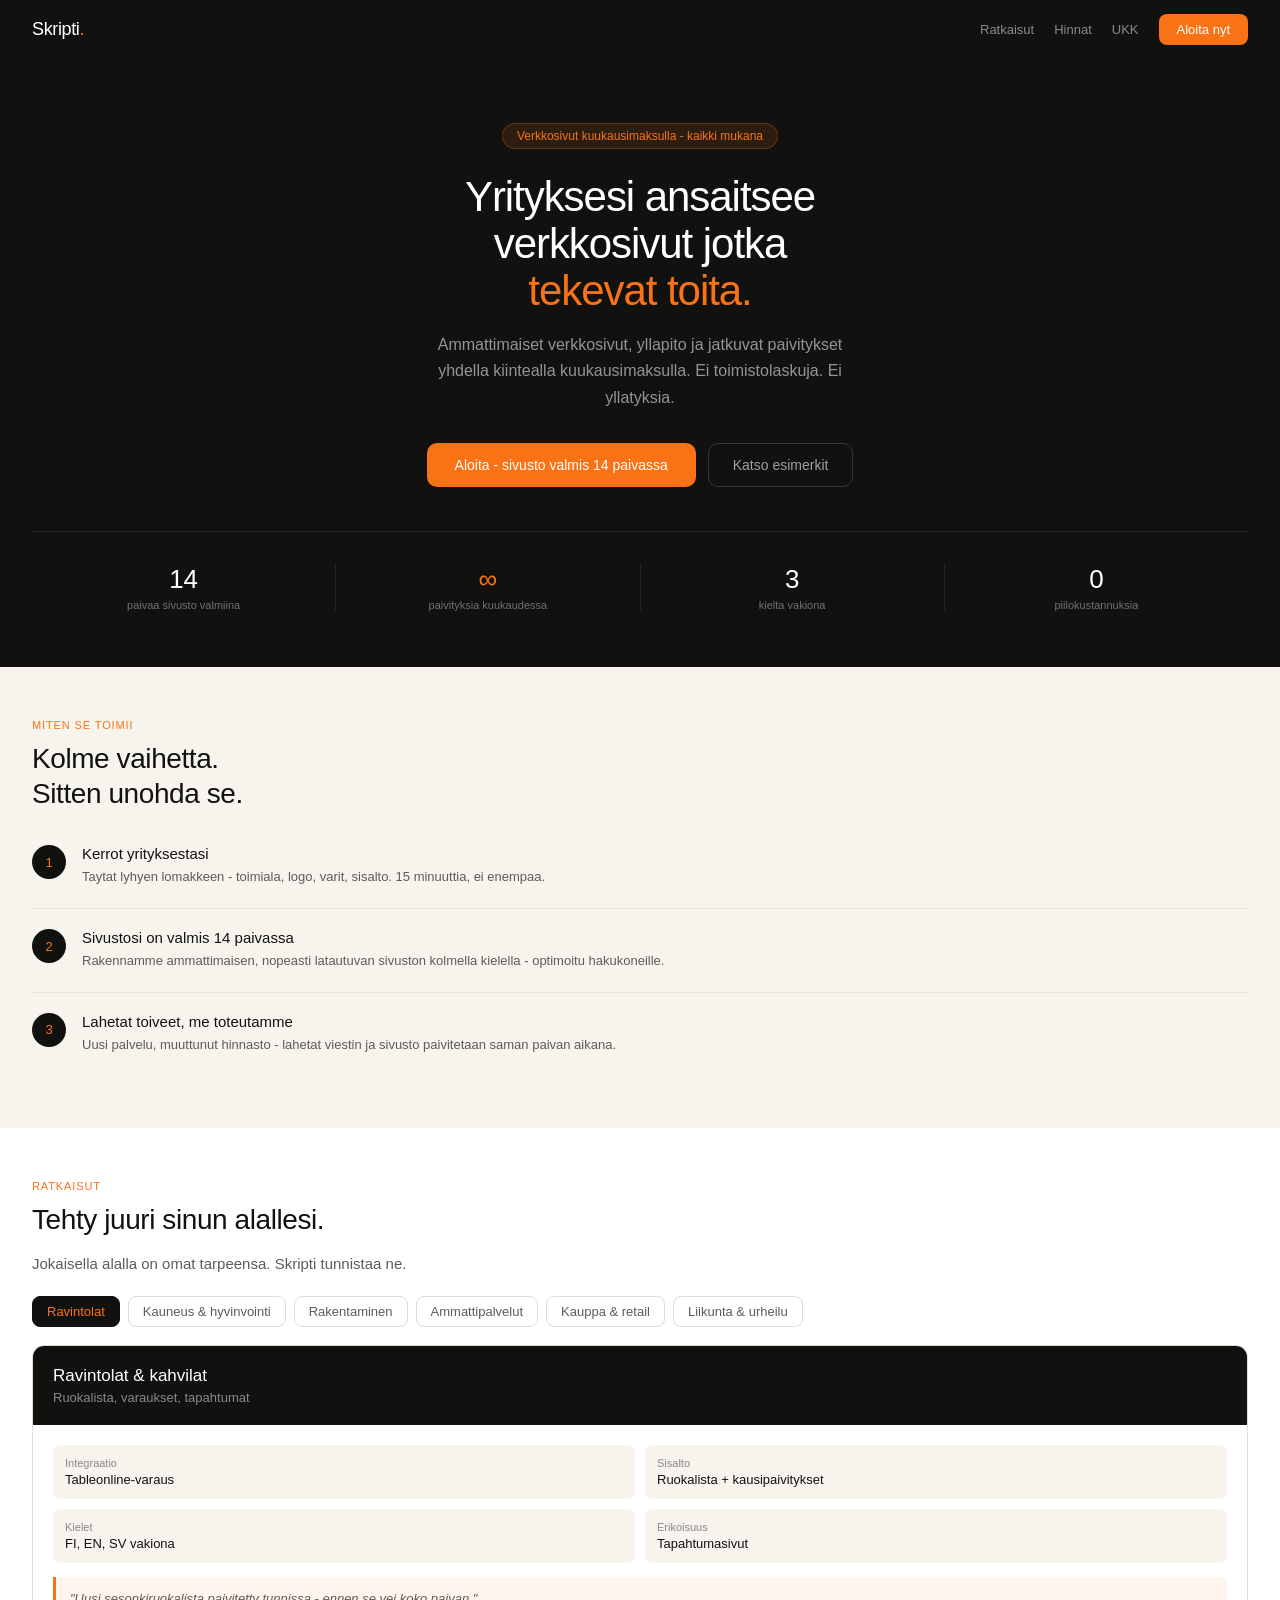
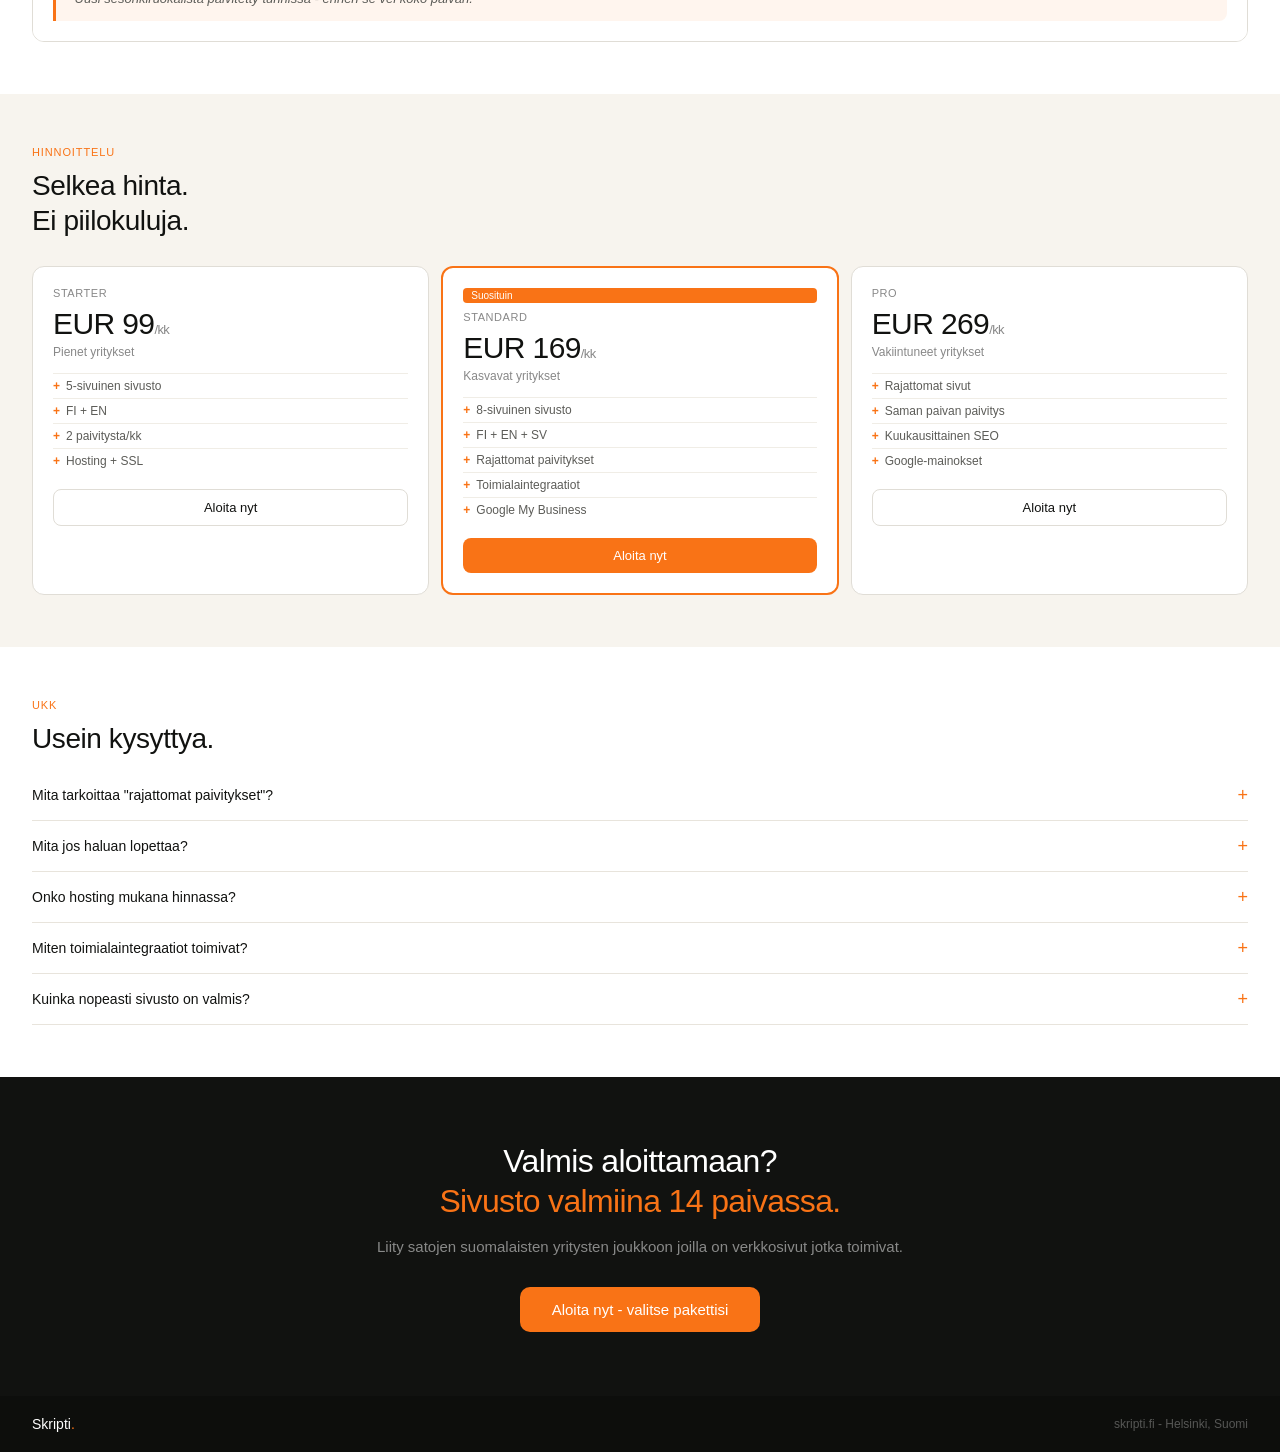
==== index.html @ 5af6a09e "Set up production-ready Skripti landing site Split the landing page into structured assets, add lead" ====
<!doctype html>
<html lang="fi">
<head>
  <meta charset="utf-8">
  <meta name="viewport" content="width=device-width, initial-scale=1">
  <title>Skripti - Verkkosivut kuukausimaksulla</title>
  <meta name="description" content="Ammattimaiset verkkosivut, yllapito ja jatkuvat paivitykset yhdella kiintealla kuukausimaksulla ilman yllatyksia.">
  <meta name="robots" content="index,follow">
  <meta property="og:type" content="website">
  <meta property="og:title" content="Skripti - Verkkosivut kuukausimaksulla">
  <meta property="og:description" content="Sivusto valmiina 14 paivassa. Hosting, yllapito ja paivitykset samalla kuukausihinnalla.">
  <meta property="og:image" content="/assets/social-preview.svg">
  <meta property="og:url" content="https://skripti.fi/">
  <meta name="twitter:card" content="summary_large_image">
  <meta name="twitter:title" content="Skripti - Verkkosivut kuukausimaksulla">
  <meta name="twitter:description" content="Sivusto valmiina 14 paivassa. Hosting, yllapito ja paivitykset samalla kuukausihinnalla.">
  <meta name="twitter:image" content="/assets/social-preview.svg">
  <link rel="canonical" href="https://skripti.fi/">
  <link rel="icon" href="/assets/favicon.svg" type="image/svg+xml">
  <link rel="stylesheet" href="./styles.css">
  <script defer src="./main.js"></script>
</head>
<body>
  <div class="page" id="app">
    <header class="nav" aria-label="Paavalikko">
      <div class="nav-logo">Skripti<span>.</span></div>
      <div class="nav-links">
        <button class="nav-link" type="button" onclick="scrollToSection('solutions')">Ratkaisut</button>
        <button class="nav-link" type="button" onclick="scrollToSection('pricing')">Hinnat</button>
        <button class="nav-link" type="button" onclick="scrollToSection('faq')">UKK</button>
        <button class="nav-cta" type="button" onclick="openModal()">Aloita nyt</button>
      </div>
    </header>

    <main>
      <section class="hero" aria-labelledby="hero-heading">
        <div class="hero-badge">Verkkosivut kuukausimaksulla - kaikki mukana</div>
        <h1 id="hero-heading">Yrityksesi ansaitsee<br>verkkosivut jotka<br><em>tekevat toita.</em></h1>
        <p>Ammattimaiset verkkosivut, yllapito ja jatkuvat paivitykset yhdella kiintealla kuukausimaksulla. Ei toimistolaskuja. Ei yllatyksia.</p>
        <div class="hero-cta-group">
          <button class="btn-primary" type="button" onclick="openModal()">Aloita - sivusto valmis 14 paivassa</button>
          <button class="btn-secondary" type="button" onclick="scrollToSection('solutions')">Katso esimerkit</button>
        </div>
        <div class="hero-stats">
          <div class="stat"><div class="stat-num">14</div><div class="stat-label">paivaa sivusto valmiina</div></div>
          <div class="stat"><div class="stat-num orange">∞</div><div class="stat-label">paivityksia kuukaudessa</div></div>
          <div class="stat"><div class="stat-num">3</div><div class="stat-label">kielta vakiona</div></div>
          <div class="stat"><div class="stat-num">0</div><div class="stat-label">piilokustannuksia</div></div>
        </div>
      </section>

      <section class="section alt" aria-labelledby="how-heading">
        <div class="section-label">Miten se toimii</div>
        <h2 id="how-heading">Kolme vaihetta.<br>Sitten unohda se.</h2>
        <div>
          <div class="step"><div class="step-num">1</div><div><h3>Kerrot yrityksestasi</h3><p>Taytat lyhyen lomakkeen - toimiala, logo, varit, sisalto. 15 minuuttia, ei enempaa.</p></div></div>
          <div class="step"><div class="step-num">2</div><div><h3>Sivustosi on valmis 14 paivassa</h3><p>Rakennamme ammattimaisen, nopeasti latautuvan sivuston kolmella kielella - optimoitu hakukoneille.</p></div></div>
          <div class="step"><div class="step-num">3</div><div><h3>Lahetat toiveet, me toteutamme</h3><p>Uusi palvelu, muuttunut hinnasto - lahetat viestin ja sivusto paivitetaan saman paivan aikana.</p></div></div>
        </div>
      </section>

      <section class="section" id="solutions" aria-labelledby="solutions-heading">
        <div class="section-label">Ratkaisut</div>
        <h2 id="solutions-heading">Tehty juuri sinun alallesi.</h2>
        <p class="body">Jokaisella alalla on omat tarpeensa. Skripti tunnistaa ne.</p>
        <div class="tabs" id="sol-tabs"></div>
        <div class="sol-panel" id="sol-panel"></div>
      </section>

      <section class="section alt" id="pricing" aria-labelledby="pricing-heading">
        <div class="section-label">Hinnoittelu</div>
        <h2 id="pricing-heading">Selkea hinta.<br>Ei piilokuluja.</h2>
        <div class="pricing-grid">
          <article class="pc">
            <div class="pc-tier">Starter</div>
            <div class="pc-price">EUR 99<span>/kk</span></div>
            <div class="pc-desc">Pienet yritykset</div>
            <div class="pc-feat"><span class="ok">+</span>5-sivuinen sivusto</div>
            <div class="pc-feat"><span class="ok">+</span>FI + EN</div>
            <div class="pc-feat"><span class="ok">+</span>2 paivitysta/kk</div>
            <div class="pc-feat"><span class="ok">+</span>Hosting + SSL</div>
            <button class="pc-cta-outline" type="button" onclick="openModal('starter')">Aloita nyt</button>
          </article>
          <article class="pc featured">
            <div class="pc-badge">Suosituin</div>
            <div class="pc-tier">Standard</div>
            <div class="pc-price">EUR 169<span>/kk</span></div>
            <div class="pc-desc">Kasvavat yritykset</div>
            <div class="pc-feat"><span class="ok">+</span>8-sivuinen sivusto</div>
            <div class="pc-feat"><span class="ok">+</span>FI + EN + SV</div>
            <div class="pc-feat"><span class="ok">+</span>Rajattomat paivitykset</div>
            <div class="pc-feat"><span class="ok">+</span>Toimialaintegraatiot</div>
            <div class="pc-feat"><span class="ok">+</span>Google My Business</div>
            <button class="pc-cta-filled" type="button" onclick="openModal('standard')">Aloita nyt</button>
          </article>
          <article class="pc">
            <div class="pc-tier">Pro</div>
            <div class="pc-price">EUR 269<span>/kk</span></div>
            <div class="pc-desc">Vakiintuneet yritykset</div>
            <div class="pc-feat"><span class="ok">+</span>Rajattomat sivut</div>
            <div class="pc-feat"><span class="ok">+</span>Saman paivan paivitys</div>
            <div class="pc-feat"><span class="ok">+</span>Kuukausittainen SEO</div>
            <div class="pc-feat"><span class="ok">+</span>Google-mainokset</div>
            <button class="pc-cta-outline" type="button" onclick="openModal('pro')">Aloita nyt</button>
          </article>
        </div>
      </section>

      <section class="section" id="faq" aria-labelledby="faq-heading">
        <div class="section-label">UKK</div>
        <h2 id="faq-heading">Usein kysyttya.</h2>
        <div id="faq-list"></div>
      </section>

      <section class="final-cta" aria-labelledby="cta-heading">
        <h2 id="cta-heading">Valmis aloittamaan?<br><em>Sivusto valmiina 14 paivassa.</em></h2>
        <p>Liity satojen suomalaisten yritysten joukkoon joilla on verkkosivut jotka toimivat.</p>
        <button class="btn-primary" style="font-size:15px;padding:14px 32px;" type="button" onclick="openModal()">Aloita nyt - valitse pakettisi</button>
      </section>
    </main>

    <footer class="footer">
      <div class="footer-logo">Skripti<span>.</span></div>
      <div class="footer-r">skripti.fi - Helsinki, Suomi</div>
    </footer>
  </div>

  <div class="overlay hidden" id="overlay" role="dialog" aria-modal="true" aria-hidden="true" aria-labelledby="modal-title" onclick="handleOverlayClick(event)">
    <div class="modal" id="modal">
      <div class="modal-header">
        <div class="modal-title" id="modal-title">Aloita</div>
        <button class="modal-close" type="button" aria-label="Sulje ikkuna" onclick="closeModal()">×</button>
      </div>
      <div class="modal-body" id="modal-body"></div>
    </div>
  </div>
</body>
</html>
---- styles.css ----
*{box-sizing:border-box;margin:0;padding:0;}
body{font-family:-apple-system,BlinkMacSystemFont,'Segoe UI',sans-serif;background:#fff;color:#111210;}
.page{max-width:100%;overflow-x:hidden;}

/* NAV */
.nav{display:flex;justify-content:space-between;align-items:center;padding:14px 32px;background:#111210;position:sticky;top:0;z-index:100;}
.nav-logo{font-size:18px;font-weight:500;color:#fff;letter-spacing:-0.02em;cursor:pointer;}
.nav-logo span{color:#F97316;}
.nav-links{display:flex;gap:20px;align-items:center;}
.nav-link{font-size:13px;color:rgba(255,255,255,0.5);cursor:pointer;background:none;border:none;}
.nav-link:hover{color:rgba(255,255,255,0.8);}
.nav-cta{font-size:13px;font-weight:500;color:#fff;background:#F97316;padding:8px 18px;border-radius:8px;cursor:pointer;border:none;}
.nav-cta:hover{background:#EA6A05;}

/* HERO */
.hero{background:#111210;padding:64px 32px 56px;text-align:center;}
.hero-badge{display:inline-flex;align-items:center;gap:8px;background:rgba(249,115,22,0.12);color:#F97316;font-size:12px;font-weight:500;padding:5px 14px;border-radius:20px;margin-bottom:24px;border:0.5px solid rgba(249,115,22,0.25);}
.hero h1{font-size:42px;font-weight:500;color:#fff;line-height:1.12;letter-spacing:-0.025em;margin-bottom:18px;}
.hero h1 em{color:#F97316;font-style:normal;}
.hero p{font-size:16px;color:rgba(255,255,255,0.55);line-height:1.65;max-width:440px;margin:0 auto 32px;}
.btn-primary{font-size:14px;font-weight:500;color:#fff;background:#F97316;padding:13px 28px;border-radius:10px;cursor:pointer;border:none;}
.btn-primary:hover{background:#EA6A05;}
.btn-primary:active{transform:scale(0.97);}
.btn-secondary{font-size:14px;color:rgba(255,255,255,0.6);background:transparent;padding:13px 24px;border-radius:10px;cursor:pointer;border:0.5px solid rgba(255,255,255,0.15);}
.hero-cta-group{display:flex;gap:12px;justify-content:center;flex-wrap:wrap;}
.hero-stats{display:flex;gap:0;justify-content:center;margin-top:44px;border-top:0.5px solid rgba(255,255,255,0.08);padding-top:32px;}
.stat{flex:1;text-align:center;padding:0 12px;border-right:0.5px solid rgba(255,255,255,0.08);}
.stat:last-child{border-right:none;}
.stat-num{font-size:26px;font-weight:500;color:#fff;}
.stat-num.orange{color:#F97316;}
.stat-label{font-size:11px;color:rgba(255,255,255,0.4);margin-top:4px;}

/* SECTIONS */
.section{padding:52px 32px;}
.section.alt{background:#F7F4EE;}
.section-label{font-size:11px;font-weight:500;color:#F97316;letter-spacing:0.08em;text-transform:uppercase;margin-bottom:10px;}
.section h2{font-size:28px;font-weight:500;color:#111210;line-height:1.25;margin-bottom:14px;letter-spacing:-0.015em;}
.section p.body{font-size:15px;color:#5C5C58;line-height:1.7;}

/* HOW */
.step{display:flex;gap:16px;padding:20px 0;border-bottom:0.5px solid #E8E4DC;}
.step:last-child{border-bottom:none;}
.step-num{width:34px;height:34px;min-width:34px;border-radius:50%;background:#111210;color:#F97316;font-size:13px;font-weight:500;display:flex;align-items:center;justify-content:center;}
.step h3{font-size:15px;font-weight:500;color:#111210;margin-bottom:5px;}
.step p{font-size:13px;color:#5C5C58;line-height:1.6;}

/* SOLUTIONS */
.tabs{display:flex;gap:8px;flex-wrap:wrap;margin:20px 0 18px;}
.tab{font-size:13px;padding:7px 14px;border-radius:8px;border:0.5px solid #E0DDD6;color:#5C5C58;cursor:pointer;background:#fff;}
.tab.active{background:#111210;color:#F97316;border-color:#111210;}
.sol-panel{border:0.5px solid #E0DDD6;border-radius:12px;overflow:hidden;}
.sol-header{background:#111210;padding:20px;}
.sol-header h3{font-size:17px;font-weight:500;color:#fff;margin-bottom:4px;}
.sol-header p{font-size:13px;color:rgba(255,255,255,0.5);}
.sol-body{padding:20px;background:#fff;}
.sol-feats{display:grid;grid-template-columns:1fr 1fr;gap:10px;margin-bottom:14px;}
.sol-feat{background:#F7F4EE;border-radius:8px;padding:12px;}
.sol-feat .fl{font-size:11px;color:#888;margin-bottom:3px;}
.sol-feat .fv{font-size:13px;font-weight:500;color:#111210;}
.sol-quote{background:#FFF5EE;border-left:3px solid #F97316;padding:12px 14px;border-radius:0 8px 8px 0;font-size:13px;color:#5C5C58;font-style:italic;line-height:1.5;}

/* PRICING */
.pricing-grid{display:grid;grid-template-columns:repeat(3,1fr);gap:12px;margin-top:28px;}
.pc{border:0.5px solid #E0DDD6;border-radius:12px;padding:20px;background:#fff;display:flex;flex-direction:column;}
.pc.featured{border:2px solid #F97316;}
.pc-badge{display:inline-block;font-size:10px;font-weight:500;background:#F97316;color:#fff;padding:2px 8px;border-radius:4px;margin-bottom:8px;}
.pc-tier{font-size:11px;font-weight:500;color:#888;letter-spacing:0.05em;text-transform:uppercase;margin-bottom:8px;}
.pc-price{font-size:30px;font-weight:500;color:#111210;letter-spacing:-0.02em;}
.pc-price span{font-size:13px;font-weight:400;color:#888;}
.pc-desc{font-size:12px;color:#888;margin:4px 0 14px;}
.pc-feat{font-size:12px;color:#5C5C58;padding:5px 0;border-top:0.5px solid #F0EDE6;display:flex;gap:6px;}
.pc-feat .ok{color:#F97316;font-weight:700;}
.pc-cta-outline{margin-top:auto;padding-top:14px;width:100%;padding:10px;border-radius:8px;border:0.5px solid #E0DDD6;background:transparent;color:#111210;font-size:13px;font-weight:500;cursor:pointer;margin-top:16px;}
.pc-cta-outline:hover{background:#F7F4EE;}
.pc-cta-filled{margin-top:auto;padding-top:14px;width:100%;padding:10px;border-radius:8px;border:none;background:#F97316;color:#fff;font-size:13px;font-weight:500;cursor:pointer;margin-top:16px;}
.pc-cta-filled:hover{background:#EA6A05;}

/* FAQ */
.faq-item{border-bottom:0.5px solid #E8E4DC;}
.faq-btn{width:100%;background:none;border:none;text-align:left;padding:16px 0;cursor:pointer;display:flex;justify-content:space-between;align-items:center;}
.faq-q{font-size:14px;font-weight:500;color:#111210;}
.faq-icon{color:#F97316;font-size:18px;font-weight:300;line-height:1;}
.faq-a{font-size:13px;color:#5C5C58;line-height:1.65;padding-bottom:14px;display:none;}
.faq-a.open{display:block;}

/* FINAL CTA */
.final-cta{background:#111210;padding:64px 32px;text-align:center;}
.final-cta h2{font-size:32px;font-weight:500;color:#fff;line-height:1.25;letter-spacing:-0.02em;margin-bottom:14px;}
.final-cta h2 em{color:#F97316;font-style:normal;}
.final-cta p{font-size:15px;color:rgba(255,255,255,0.5);margin-bottom:28px;line-height:1.6;}

/* FOOTER */
.footer{background:#0D0E0C;padding:20px 32px;display:flex;justify-content:space-between;align-items:center;}
.footer-logo{font-weight:500;color:#fff;font-size:14px;}
.footer-logo span{color:#F97316;}
.footer-r{font-size:12px;color:rgba(255,255,255,0.3);}

/* MODAL OVERLAY */
.overlay{position:fixed;inset:0;background:rgba(0,0,0,0.6);z-index:200;display:flex;align-items:center;justify-content:center;padding:16px;}
.overlay.hidden{display:none;}
.modal{background:#fff;border-radius:16px;width:100%;max-width:520px;overflow:hidden;max-height:90vh;overflow-y:auto;}
.modal-header{background:#111210;padding:20px 24px;display:flex;justify-content:space-between;align-items:center;}
.modal-title{font-size:16px;font-weight:500;color:#fff;}
.modal-close{background:none;border:none;color:rgba(255,255,255,0.5);font-size:20px;cursor:pointer;line-height:1;padding:0;}
.modal-close:hover{color:#fff;}
.modal-body{padding:24px;}

/* PROGRESS */
.progress-bar{display:flex;gap:6px;margin-bottom:24px;}
.pb-step{flex:1;height:3px;border-radius:2px;background:#F0EDE6;}
.pb-step.done{background:#F97316;}
.pb-step.active{background:#F97316;opacity:0.5;}
.step-title{font-size:18px;font-weight:500;color:#111210;margin-bottom:6px;letter-spacing:-0.01em;}
.step-sub{font-size:13px;color:#5C5C58;margin-bottom:20px;line-height:1.5;}

/* FORM ELEMENTS */
.form-group{margin-bottom:14px;}
.form-label{font-size:12px;font-weight:500;color:#5C5C58;margin-bottom:6px;display:block;text-transform:uppercase;letter-spacing:0.04em;}
.form-input{width:100%;padding:10px 12px;border:0.5px solid #E0DDD6;border-radius:8px;font-size:14px;color:#111210;background:#fff;outline:none;}
.form-input:focus{border-color:#F97316;box-shadow:0 0 0 3px rgba(249,115,22,0.1);}
.form-row{display:grid;grid-template-columns:1fr 1fr;gap:10px;}
.form-select{width:100%;padding:10px 12px;border:0.5px solid #E0DDD6;border-radius:8px;font-size:14px;color:#111210;background:#fff;outline:none;appearance:none;}
.form-select:focus{border-color:#F97316;box-shadow:0 0 0 3px rgba(249,115,22,0.1);}

/* INDUSTRY GRID */
.industry-grid{display:grid;grid-template-columns:1fr 1fr;gap:8px;margin-bottom:4px;}
.industry-card{border:0.5px solid #E0DDD6;border-radius:10px;padding:14px;cursor:pointer;background:#fff;}
.industry-card.selected{border:2px solid #F97316;background:#FFF5EE;}
.industry-card .ic-icon{font-size:22px;margin-bottom:6px;}
.industry-card .ic-name{font-size:13px;font-weight:500;color:#111210;}
.industry-card .ic-sub{font-size:11px;color:#888;margin-top:2px;}

/* PACKAGE CARDS */
.pkg-list{display:flex;flex-direction:column;gap:10px;}
.pkg-card{border:0.5px solid #E0DDD6;border-radius:10px;padding:14px 16px;cursor:pointer;background:#fff;display:flex;justify-content:space-between;align-items:center;}
.pkg-card.selected{border:2px solid #F97316;background:#FFF5EE;}
.pkg-left .pkg-name{font-size:14px;font-weight:500;color:#111210;}
.pkg-left .pkg-desc{font-size:12px;color:#888;margin-top:2px;}
.pkg-right .pkg-price{font-size:18px;font-weight:500;color:#111210;letter-spacing:-0.01em;}
.pkg-right .pkg-price span{font-size:12px;font-weight:400;color:#888;}
.pkg-radio{width:18px;height:18px;border-radius:50%;border:1.5px solid #E0DDD6;display:flex;align-items:center;justify-content:center;flex-shrink:0;margin-right:12px;}
.pkg-radio.checked{border-color:#F97316;background:#F97316;}
.pkg-radio.checked::after{content:'';width:6px;height:6px;border-radius:50%;background:#fff;}
.pkg-card-inner{display:flex;align-items:center;}

/* SUMMARY */
.summary-box{background:#F7F4EE;border-radius:10px;padding:16px;margin-bottom:20px;}
.summary-row{display:flex;justify-content:space-between;font-size:13px;padding:5px 0;border-bottom:0.5px solid #E8E4DC;}
.summary-row:last-child{border-bottom:none;font-weight:500;font-size:14px;padding-top:10px;}
.summary-row .sk{color:#5C5C58;}
.summary-row .sv{color:#111210;}

/* SUCCESS */
.success-icon{width:56px;height:56px;border-radius:50%;background:#F97316;display:flex;align-items:center;justify-content:center;margin:0 auto 20px;font-size:24px;}
.success-title{font-size:22px;font-weight:500;color:#111210;text-align:center;margin-bottom:8px;}
.success-sub{font-size:14px;color:#5C5C58;text-align:center;line-height:1.6;margin-bottom:20px;}
.success-steps{background:#F7F4EE;border-radius:10px;padding:16px;}
.success-step{display:flex;gap:12px;padding:8px 0;border-bottom:0.5px solid #E8E4DC;}
.success-step:last-child{border-bottom:none;}
.ss-num{width:22px;height:22px;border-radius:50%;background:#F97316;color:#fff;font-size:11px;font-weight:500;display:flex;align-items:center;justify-content:center;flex-shrink:0;}
.ss-text{font-size:13px;color:#5C5C58;}

/* MODAL NAV */
.modal-nav{display:flex;justify-content:space-between;align-items:center;margin-top:20px;padding-top:16px;border-top:0.5px solid #F0EDE6;}
.btn-back{background:none;border:0.5px solid #E0DDD6;border-radius:8px;padding:10px 18px;font-size:13px;color:#5C5C58;cursor:pointer;}
.btn-back:hover{background:#F7F4EE;}
.btn-next{background:#F97316;border:none;border-radius:8px;padding:10px 22px;font-size:13px;font-weight:500;color:#fff;cursor:pointer;}
.btn-next:hover{background:#EA6A05;}
.btn-next:disabled{background:#E0DDD6;color:#999;cursor:not-allowed;}

.btn-secondary:hover,
.nav-link:focus-visible,
.nav-cta:focus-visible,
.btn-primary:focus-visible,
.btn-secondary:focus-visible,
.pc-cta-outline:focus-visible,
.pc-cta-filled:focus-visible,
.faq-btn:focus-visible,
.btn-back:focus-visible,
.btn-next:focus-visible,
.modal-close:focus-visible{
  outline:2px solid #F97316;
  outline-offset:2px;
}

@media (max-width: 1024px){
  .pricing-grid{grid-template-columns:1fr;}
  .hero h1{font-size:36px;}
}

@media (max-width: 768px){
  .nav{padding:14px 16px;}
  .nav-links{gap:12px;}
  .hero,.section,.final-cta,.footer{padding-left:16px;padding-right:16px;}
  .hero-stats{display:grid;grid-template-columns:1fr 1fr;gap:12px;}
  .stat{border-right:none;padding:0;}
  .form-row{grid-template-columns:1fr;}
  .industry-grid{grid-template-columns:1fr;}
}
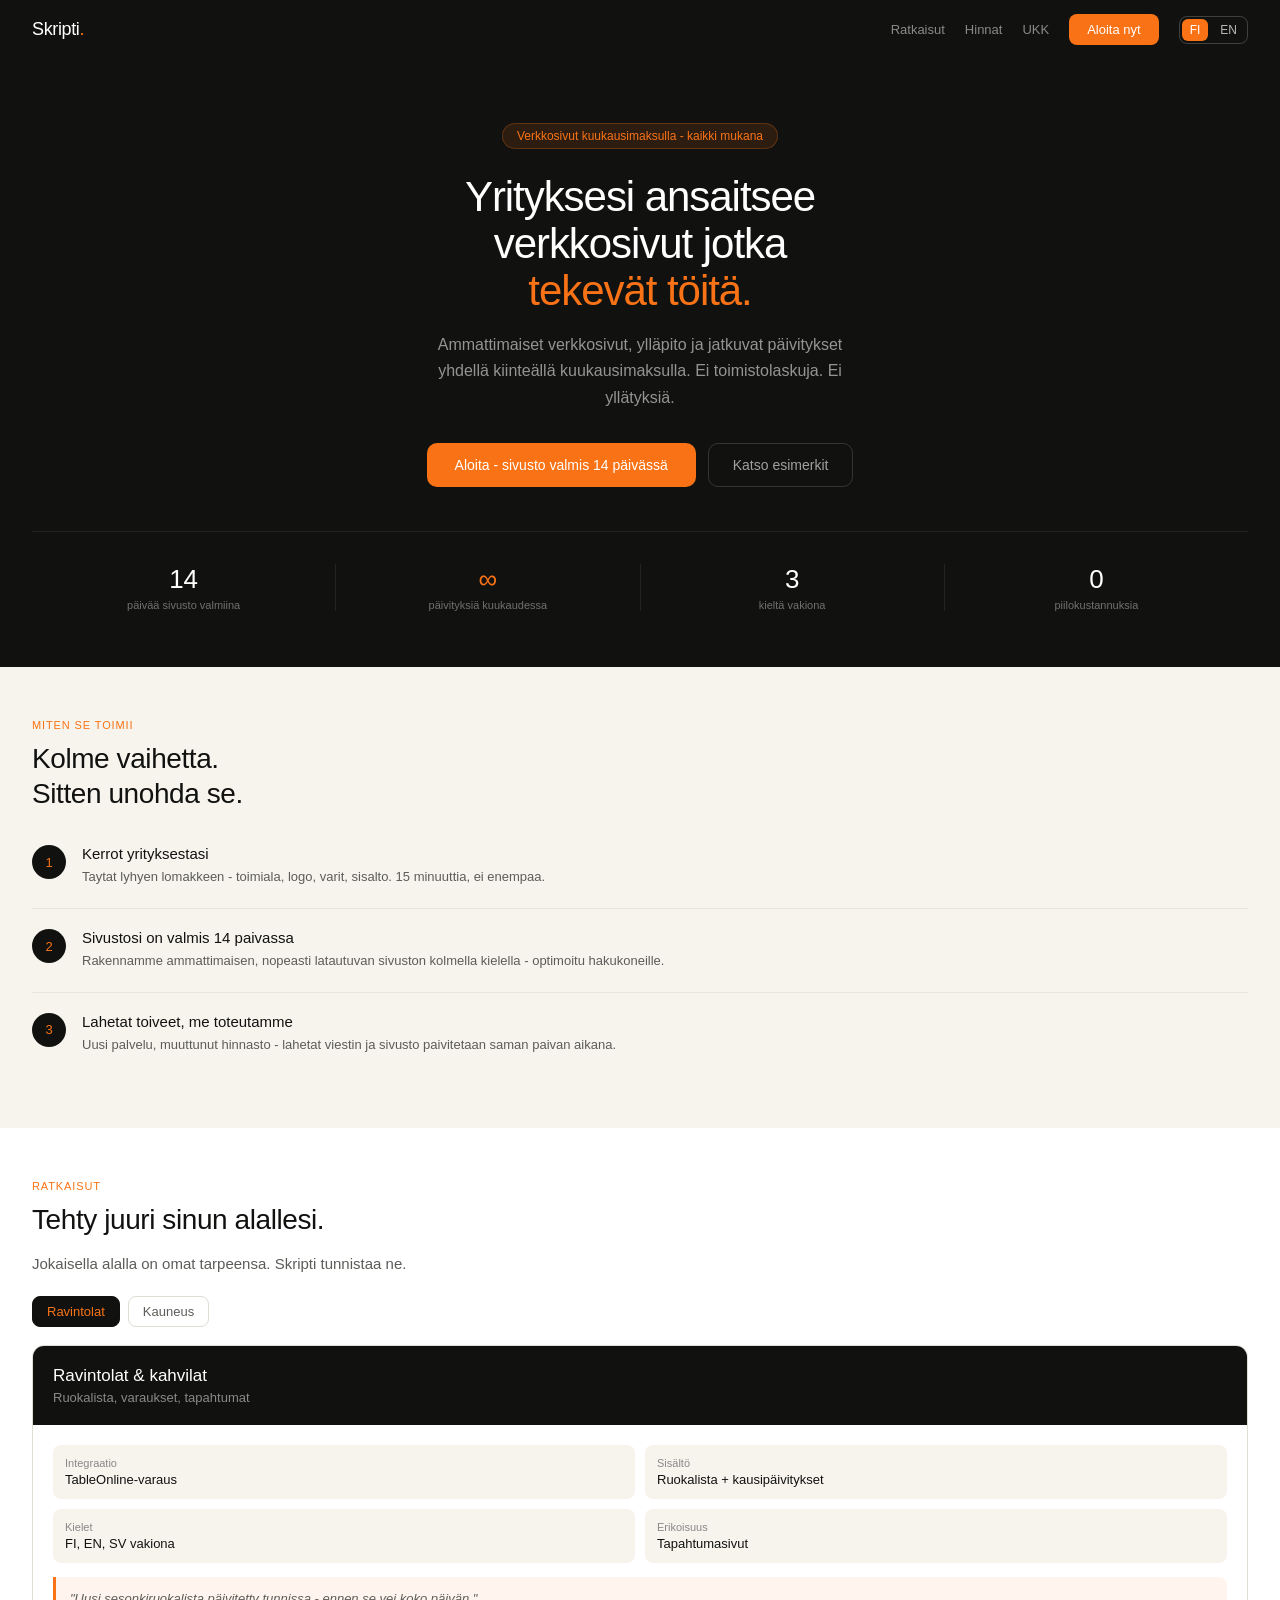
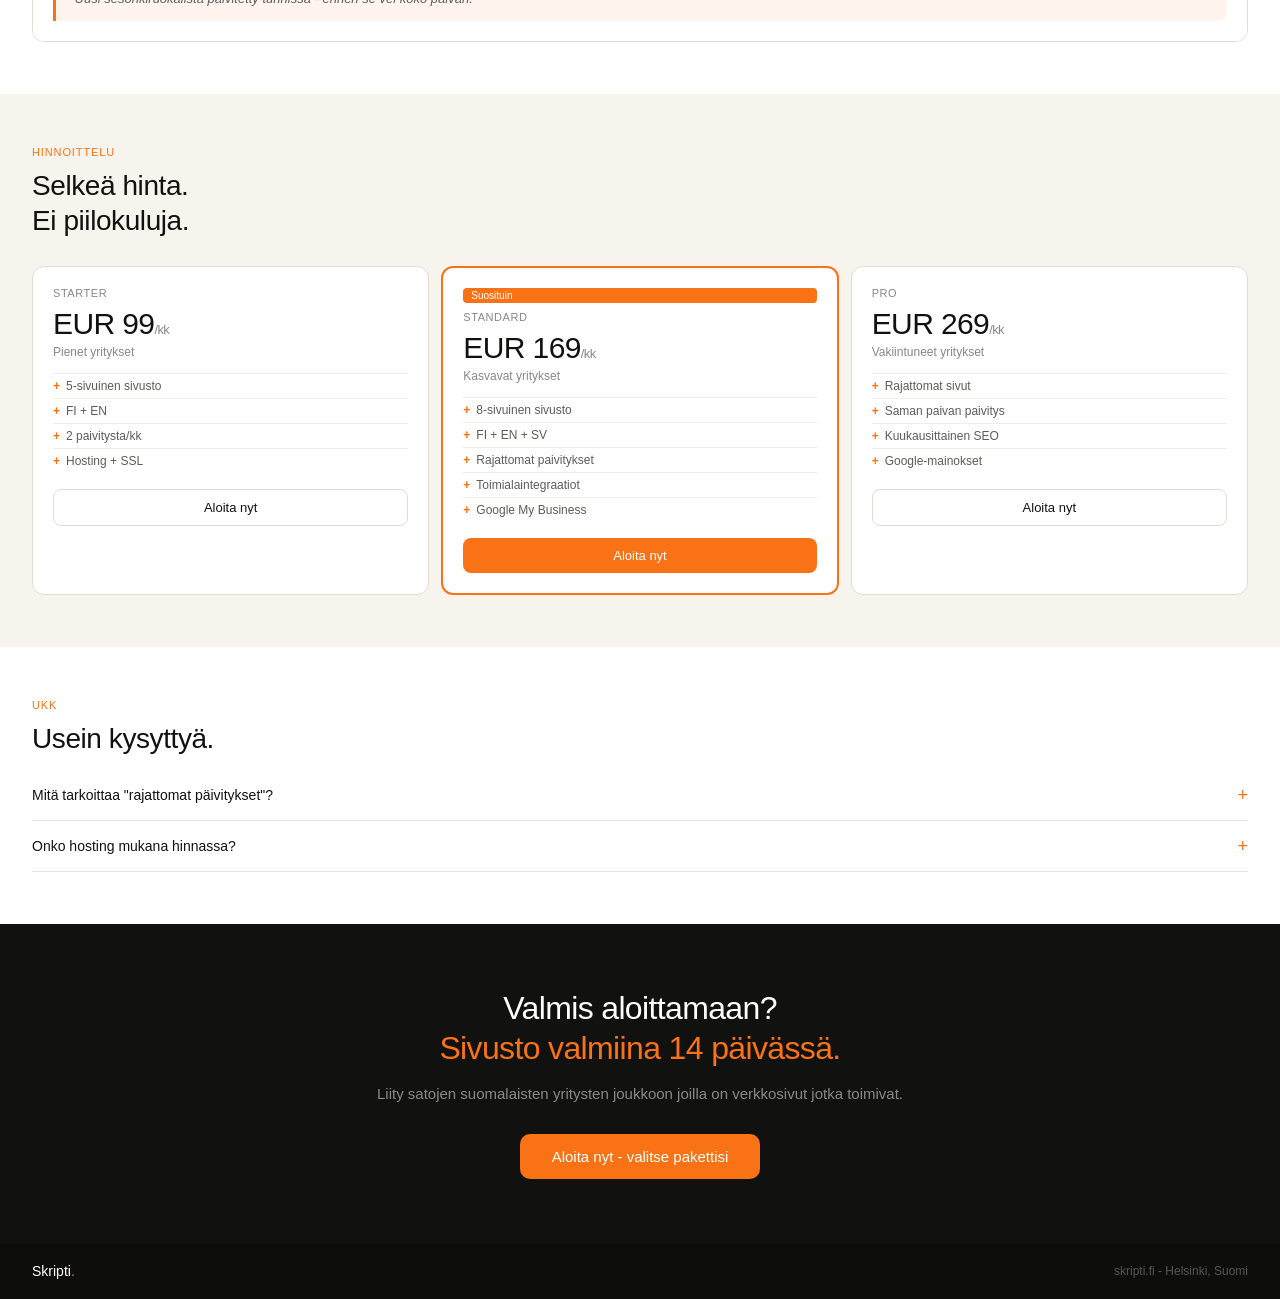
==== commit 78861188: "Add mock client portal and subdomain routing. Made-with: Cursor" ====
--- a/index.html
+++ b/index.html
@@ -4,53 +4,57 @@
   <meta charset="utf-8">
   <meta name="viewport" content="width=device-width, initial-scale=1">
   <title>Skripti - Verkkosivut kuukausimaksulla</title>
-  <meta name="description" content="Ammattimaiset verkkosivut, yllapito ja jatkuvat paivitykset yhdella kiintealla kuukausimaksulla ilman yllatyksia.">
+  <meta name="description" content="Ammattimaiset verkkosivut, ylläpito ja jatkuvat päivitykset yhdellä kiinteällä kuukausimaksulla ilman yllätyksiä.">
   <meta name="robots" content="index,follow">
   <meta property="og:type" content="website">
   <meta property="og:title" content="Skripti - Verkkosivut kuukausimaksulla">
-  <meta property="og:description" content="Sivusto valmiina 14 paivassa. Hosting, yllapito ja paivitykset samalla kuukausihinnalla.">
+  <meta property="og:description" content="Sivusto valmiina 14 päivässä. Hosting, ylläpito ja päivitykset samalla kuukausihinnalla.">
   <meta property="og:image" content="/assets/social-preview.svg">
-  <meta property="og:url" content="https://skripti.fi/">
+  <meta property="og:url" content="https://project-7dx98.vercel.app/">
   <meta name="twitter:card" content="summary_large_image">
   <meta name="twitter:title" content="Skripti - Verkkosivut kuukausimaksulla">
-  <meta name="twitter:description" content="Sivusto valmiina 14 paivassa. Hosting, yllapito ja paivitykset samalla kuukausihinnalla.">
+  <meta name="twitter:description" content="Sivusto valmiina 14 päivässä. Hosting, ylläpito ja päivitykset samalla kuukausihinnalla.">
   <meta name="twitter:image" content="/assets/social-preview.svg">
-  <link rel="canonical" href="https://skripti.fi/">
+  <link rel="canonical" href="https://project-7dx98.vercel.app/">
   <link rel="icon" href="/assets/favicon.svg" type="image/svg+xml">
   <link rel="stylesheet" href="./styles.css">
   <script defer src="./main.js"></script>
 </head>
 <body>
   <div class="page" id="app">
-    <header class="nav" aria-label="Paavalikko">
+    <header class="nav" aria-label="Päävalikko">
       <div class="nav-logo">Skripti<span>.</span></div>
       <div class="nav-links">
-        <button class="nav-link" type="button" onclick="scrollToSection('solutions')">Ratkaisut</button>
-        <button class="nav-link" type="button" onclick="scrollToSection('pricing')">Hinnat</button>
+        <button class="nav-link" id="nav-solutions" type="button" onclick="scrollToSection('solutions')">Ratkaisut</button>
+        <button class="nav-link" id="nav-pricing" type="button" onclick="scrollToSection('pricing')">Hinnat</button>
         <button class="nav-link" type="button" onclick="scrollToSection('faq')">UKK</button>
-        <button class="nav-cta" type="button" onclick="openModal()">Aloita nyt</button>
+        <button class="nav-cta" id="nav-cta" type="button" onclick="openModal()">Aloita nyt</button>
+        <div class="lang-toggle" aria-label="Language selector">
+          <button id="lang-fi" class="lang-btn active" type="button" onclick="setLanguage('fi')">FI</button>
+          <button id="lang-en" class="lang-btn" type="button" onclick="setLanguage('en')">EN</button>
+        </div>
       </div>
     </header>
 
     <main>
       <section class="hero" aria-labelledby="hero-heading">
-        <div class="hero-badge">Verkkosivut kuukausimaksulla - kaikki mukana</div>
-        <h1 id="hero-heading">Yrityksesi ansaitsee<br>verkkosivut jotka<br><em>tekevat toita.</em></h1>
-        <p>Ammattimaiset verkkosivut, yllapito ja jatkuvat paivitykset yhdella kiintealla kuukausimaksulla. Ei toimistolaskuja. Ei yllatyksia.</p>
+        <div class="hero-badge" id="hero-badge">Verkkosivut kuukausimaksulla - kaikki mukana</div>
+        <h1 id="hero-heading">Yrityksesi ansaitsee<br>verkkosivut jotka<br><em>tekevät töitä.</em></h1>
+        <p id="hero-text">Ammattimaiset verkkosivut, ylläpito ja jatkuvat päivitykset yhdellä kiinteällä kuukausimaksulla. Ei toimistolaskuja. Ei yllätyksiä.</p>
         <div class="hero-cta-group">
-          <button class="btn-primary" type="button" onclick="openModal()">Aloita - sivusto valmis 14 paivassa</button>
-          <button class="btn-secondary" type="button" onclick="scrollToSection('solutions')">Katso esimerkit</button>
+          <button class="btn-primary" id="hero-cta" type="button" onclick="openModal()">Aloita - sivusto valmis 14 päivässä</button>
+          <button class="btn-secondary" id="hero-secondary" type="button" onclick="scrollToSection('solutions')">Katso esimerkit</button>
         </div>
         <div class="hero-stats">
-          <div class="stat"><div class="stat-num">14</div><div class="stat-label">paivaa sivusto valmiina</div></div>
-          <div class="stat"><div class="stat-num orange">∞</div><div class="stat-label">paivityksia kuukaudessa</div></div>
-          <div class="stat"><div class="stat-num">3</div><div class="stat-label">kielta vakiona</div></div>
+          <div class="stat"><div class="stat-num">14</div><div class="stat-label">päivää sivusto valmiina</div></div>
+          <div class="stat"><div class="stat-num orange">∞</div><div class="stat-label">päivityksiä kuukaudessa</div></div>
+          <div class="stat"><div class="stat-num">3</div><div class="stat-label">kieltä vakiona</div></div>
           <div class="stat"><div class="stat-num">0</div><div class="stat-label">piilokustannuksia</div></div>
         </div>
       </section>
 
       <section class="section alt" aria-labelledby="how-heading">
-        <div class="section-label">Miten se toimii</div>
+        <div class="section-label" id="how-label">Miten se toimii</div>
         <h2 id="how-heading">Kolme vaihetta.<br>Sitten unohda se.</h2>
         <div>
           <div class="step"><div class="step-num">1</div><div><h3>Kerrot yrityksestasi</h3><p>Taytat lyhyen lomakkeen - toimiala, logo, varit, sisalto. 15 minuuttia, ei enempaa.</p></div></div>
@@ -60,16 +64,16 @@
       </section>
 
       <section class="section" id="solutions" aria-labelledby="solutions-heading">
-        <div class="section-label">Ratkaisut</div>
+        <div class="section-label" id="solutions-label">Ratkaisut</div>
         <h2 id="solutions-heading">Tehty juuri sinun alallesi.</h2>
-        <p class="body">Jokaisella alalla on omat tarpeensa. Skripti tunnistaa ne.</p>
+        <p class="body" id="solutions-body">Jokaisella alalla on omat tarpeensa. Skripti tunnistaa ne.</p>
         <div class="tabs" id="sol-tabs"></div>
         <div class="sol-panel" id="sol-panel"></div>
       </section>
 
       <section class="section alt" id="pricing" aria-labelledby="pricing-heading">
-        <div class="section-label">Hinnoittelu</div>
-        <h2 id="pricing-heading">Selkea hinta.<br>Ei piilokuluja.</h2>
+        <div class="section-label" id="pricing-label">Hinnoittelu</div>
+        <h2 id="pricing-heading">Selkeä hinta.<br>Ei piilokuluja.</h2>
         <div class="pricing-grid">
           <article class="pc">
             <div class="pc-tier">Starter</div>
@@ -107,21 +111,21 @@
       </section>
 
       <section class="section" id="faq" aria-labelledby="faq-heading">
-        <div class="section-label">UKK</div>
-        <h2 id="faq-heading">Usein kysyttya.</h2>
+        <div class="section-label" id="faq-label">UKK</div>
+        <h2 id="faq-heading">Usein kysyttyä.</h2>
         <div id="faq-list"></div>
       </section>
 
       <section class="final-cta" aria-labelledby="cta-heading">
         <h2 id="cta-heading">Valmis aloittamaan?<br><em>Sivusto valmiina 14 paivassa.</em></h2>
-        <p>Liity satojen suomalaisten yritysten joukkoon joilla on verkkosivut jotka toimivat.</p>
-        <button class="btn-primary" style="font-size:15px;padding:14px 32px;" type="button" onclick="openModal()">Aloita nyt - valitse pakettisi</button>
+        <p id="final-cta-text">Liity satojen suomalaisten yritysten joukkoon joilla on verkkosivut jotka toimivat.</p>
+        <button class="btn-primary" id="final-cta-button" style="font-size:15px;padding:14px 32px;" type="button" onclick="openModal()">Aloita nyt - valitse pakettisi</button>
       </section>
     </main>
 
     <footer class="footer">
       <div class="footer-logo">Skripti<span>.</span></div>
-      <div class="footer-r">skripti.fi - Helsinki, Suomi</div>
+      <div class="footer-r" id="footer-text">skripti.fi - Helsinki, Suomi</div>
     </footer>
   </div>
 
--- a/styles.css
+++ b/styles.css
@@ -7,6 +7,9 @@
 .nav-logo{font-size:18px;font-weight:500;color:#fff;letter-spacing:-0.02em;cursor:pointer;}
 .nav-logo span{color:#F97316;}
 .nav-links{display:flex;gap:20px;align-items:center;}
+.lang-toggle{display:flex;gap:4px;border:1px solid rgba(255,255,255,0.2);border-radius:8px;padding:2px;}
+.lang-btn{background:transparent;border:none;color:rgba(255,255,255,0.7);font-size:12px;padding:4px 8px;border-radius:6px;cursor:pointer;}
+.lang-btn.active{background:#F97316;color:#fff;}
 .nav-link{font-size:13px;color:rgba(255,255,255,0.5);cursor:pointer;background:none;border:none;}
 .nav-link:hover{color:rgba(255,255,255,0.8);}
 .nav-cta{font-size:13px;font-weight:500;color:#fff;background:#F97316;padding:8px 18px;border-radius:8px;cursor:pointer;border:none;}
